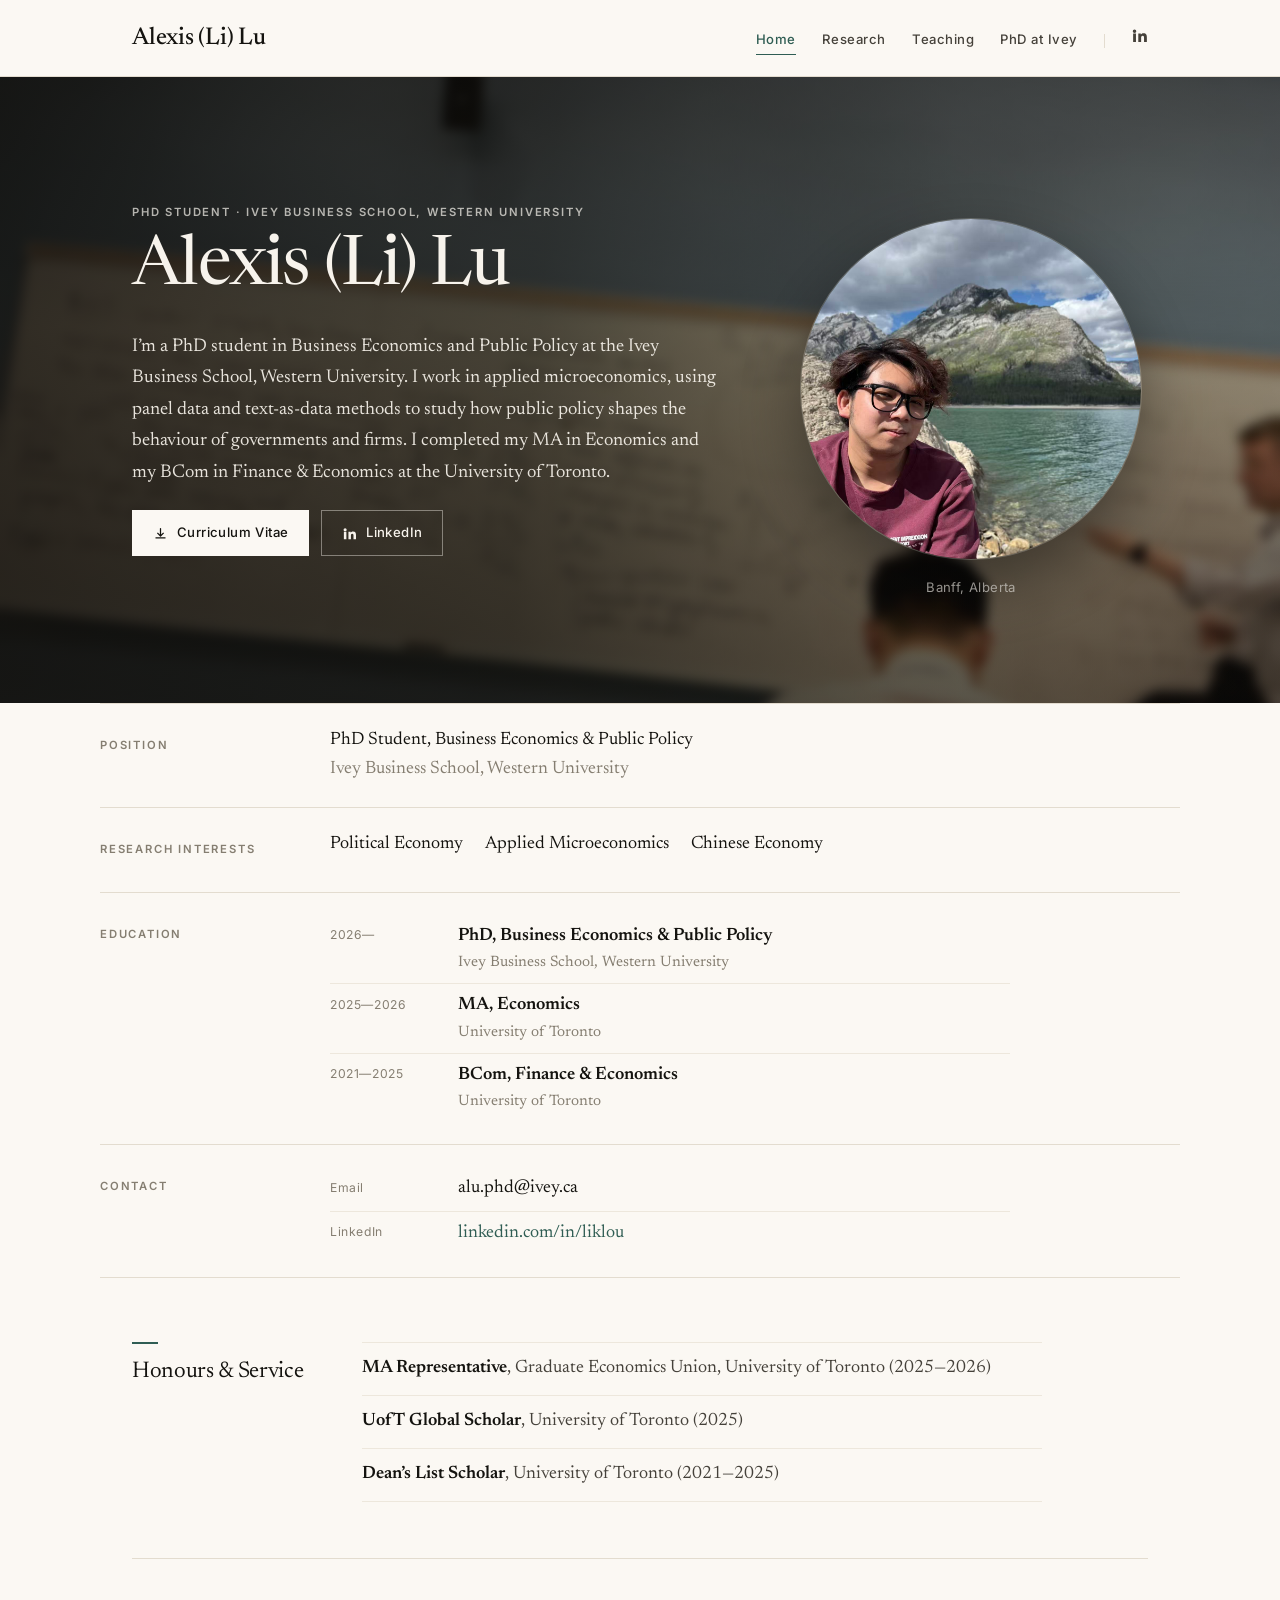
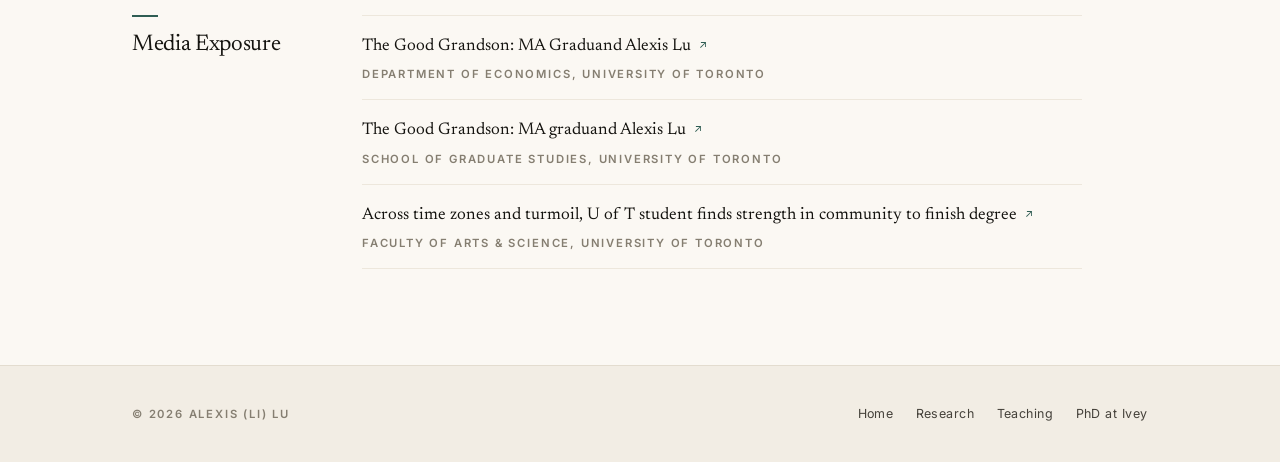
==== index.html @ 8ef9948e "Personal academic website Four-page static site for Alexis (Li) Lu: home, research, teaching, PhD at" ====
<!doctype html>
<html lang="en">
<head>
<meta charset="utf-8">
<meta name="viewport" content="width=device-width, initial-scale=1">
<title>Alexis (Li) Lu | PhD Student, Business Economics and Public Policy</title>
<meta name="description" content="Alexis (Li) Lu is a PhD student in Business Economics and Public Policy at the Ivey Business School, Western University, working on political economy, applied microeconomics and the Chinese economy.">
<meta name="author" content="Alexis (Li) Lu">
<link rel="canonical" href="https://alexli-lu.github.io/">
<meta property="og:type" content="profile">
<meta property="og:site_name" content="Alexis (Li) Lu">
<meta property="og:title" content="Alexis (Li) Lu | PhD Student, Business Economics and Public Policy">
<meta property="og:description" content="Alexis (Li) Lu is a PhD student in Business Economics and Public Policy at the Ivey Business School, Western University, working on political economy, applied microeconomics and the Chinese economy.">
<meta property="og:url" content="https://alexli-lu.github.io/">
<meta property="og:image" content="https://alexli-lu.github.io/profile.jpg">
<meta name="twitter:card" content="summary_large_image">
<meta name="twitter:title" content="Alexis (Li) Lu | PhD Student, Business Economics and Public Policy">
<meta name="twitter:description" content="Alexis (Li) Lu is a PhD student in Business Economics and Public Policy at the Ivey Business School, Western University, working on political economy, applied microeconomics and the Chinese economy.">
<meta name="twitter:image" content="https://alexli-lu.github.io/profile.jpg">
<script type="application/ld+json">
{
  "@context": "https://schema.org",
  "@type": "Person",
  "name": "Alexis (Li) Lu",
  "alternateName": ["Li Lu", "Alexis Lu"],
  "givenName": "Li",
  "familyName": "Lu",
  "url": "https://alexli-lu.github.io/",
  "image": "https://alexli-lu.github.io/profile.jpg",
  "email": "alu.phd@ivey.ca",
  "jobTitle": "PhD Student, Business Economics and Public Policy",
  "affiliation": {
    "@type": "CollegeOrUniversity",
    "name": "Ivey Business School, Western University",
    "url": "https://www.ivey.uwo.ca/"
  },
  "alumniOf": [
    { "@type": "CollegeOrUniversity", "name": "University of Toronto", "url": "https://www.utoronto.ca/" }
  ],
  "knowsAbout": ["Political Economy", "Applied Microeconomics", "Chinese Economy", "Public Finance", "Corporate Environmental Disclosure"],
  "sameAs": ["https://www.linkedin.com/in/liklou/"]
}
</script>
<link rel="preconnect" href="https://fonts.googleapis.com">
<link rel="preconnect" href="https://fonts.gstatic.com" crossorigin>
<link href="https://fonts.googleapis.com/css2?family=Newsreader:ital,opsz,wght@0,6..72,300..600;1,6..72,300..500&family=Inter:wght@400;500;600&display=swap" rel="stylesheet">
<link rel="stylesheet" href="style.css?v=1788080815">
</head>
<body>

<header class="masthead">
  <div class="masthead__inner">
    <a class="wordmark" href="index.html">Alexis (Li) Lu</a>
    <div class="nav">
      <a href="index.html" aria-current="page">Home</a>
      <a href="research.html">Research</a>
      <a href="teaching.html">Teaching</a>
      <a href="phd.html">PhD at Ivey</a>
      <span class="nav__sep"></span>
      <span class="nav__icons">
        <a href="https://www.linkedin.com/in/liklou/" target="_blank" rel="noopener" aria-label="LinkedIn">
          <svg viewBox="0 0 24 24"><path d="M4.98 3.5a2.5 2.5 0 1 1 0 5 2.5 2.5 0 0 1 0-5ZM3 9h4v12H3V9Zm7 0h3.8v1.7h.05c.53-.95 1.83-1.95 3.77-1.95 4.03 0 4.78 2.5 4.78 5.76V21h-4v-5.6c0-1.34-.03-3.06-1.9-3.06-1.9 0-2.2 1.45-2.2 2.96V21h-4V9Z"/></svg>
        </a>
      </span>
    </div>
  </div>
</header>

<main>
  <section class="band band--head band--opening">
    <div class="band__media band__media--home"></div>
    <div class="band__inner">
      <div class="opening__grid">
      <div>
        <p class="label">PhD Student · Ivey Business School, Western University</p>
        <h1 class="display">Alexis (Li) Lu</h1>
        <p class="lede">
          I’m a PhD student in Business Economics and Public Policy at the Ivey Business School,
          Western University. I work in applied microeconomics, using panel data and text-as-data
          methods to study how public policy shapes the behaviour of governments and firms. I
          completed my MA in Economics and my BCom in Finance &amp; Economics at the University of
          Toronto.
        </p>
        <div class="actions">
          <a class="btn" href="Alexis_CV_Academic_2026Summer.pdf" target="_blank" rel="noopener">
            <svg viewBox="0 0 24 24"><path d="M12 3a1 1 0 0 1 1 1v9.6l3.3-3.3 1.4 1.4-5 5a1 1 0 0 1-1.4 0l-5-5 1.4-1.4L11 13.6V4a1 1 0 0 1 1-1ZM4 18h16v2H4v-2Z"/></svg>
            Curriculum Vitae
          </a>
          <a class="btn btn--ghost" href="https://www.linkedin.com/in/liklou/" target="_blank" rel="noopener">
            <svg viewBox="0 0 24 24"><path d="M4.98 3.5a2.5 2.5 0 1 1 0 5 2.5 2.5 0 0 1 0-5ZM3 9h4v12H3V9Zm7 0h3.8v1.7h.05c.53-.95 1.83-1.95 3.77-1.95 4.03 0 4.78 2.5 4.78 5.76V21h-4v-5.6c0-1.34-.03-3.06-1.9-3.06-1.9 0-2.2 1.45-2.2 2.96V21h-4V9Z"/></svg>
            LinkedIn
          </a>
        </div>
      </div>

      <!-- Portrait. Swap profile.jpg to change it; initials show if the file is missing. -->
      <figure class="portrait">
        <img src="profile.jpg" alt="Alexis (Li) Lu"
             onerror="this.remove();document.getElementById('portrait-fallback').style.display='flex';">
        <div class="portrait__fallback" id="portrait-fallback" style="display:none">AL</div>
        <figcaption>Banff, Alberta</figcaption>
      </figure>
      </div>
    </div>
  </section>

  <section class="dossier shell">
    <div class="row">
      <p class="label">Position</p>
      <div class="row__value">
        <p>PhD Student, Business Economics &amp; Public Policy<br>
        <span style="color:var(--muted)">Ivey Business School, Western University</span></p>
      </div>
    </div>

    <div class="row">
      <p class="label">Research Interests</p>
      <div class="row__value">
        <ul class="inline-list">
          <li>Political Economy</li>
          <li>Applied Microeconomics</li>
          <li>Chinese Economy</li>
        </ul>
      </div>
    </div>

    <div class="row">
      <p class="label">Education</p>
      <div class="row__value">
        <ul class="stack">
          <li><span class="stack__year">2026—</span>
              <span><b>PhD, Business Economics &amp; Public Policy</b>
              <span class="sub">Ivey Business School, Western University</span></span></li>
          <li><span class="stack__year">2025—2026</span>
              <span><b>MA, Economics</b>
              <span class="sub">University of Toronto</span></span></li>
          <li><span class="stack__year">2021—2025</span>
              <span><b>BCom, Finance &amp; Economics</b>
              <span class="sub">University of Toronto</span></span></li>
        </ul>
      </div>
    </div>

    <div class="row">
      <p class="label">Contact</p>
      <div class="row__value">
        <ul class="contact">
          <li><span class="contact__k">Email</span><span>alu.phd@ivey.ca</span></li>
          <li><span class="contact__k">LinkedIn</span>
            <span><a href="https://www.linkedin.com/in/liklou/" target="_blank" rel="noopener">linkedin.com/in/liklou</a></span></li>
        </ul>
      </div>
    </div>
  </section>
  <div class="shell">

    <section class="block">
      <div class="block__head"><h2>Honours &amp; Service</h2></div>
      <div class="block__body">
        <ul class="plain">
          <li><b>MA Representative</b>, Graduate Economics Union, University of Toronto (2025—2026)</li>
          <li><b>UofT Global Scholar</b>, University of Toronto (2025)</li>
          <li><b>Dean’s List Scholar</b>, University of Toronto (2021—2025)</li>
        </ul>
      </div>
    </section>

    <section class="block">
      <div class="block__head"><h2>Media Exposure</h2></div>
      <div class="block__body">
        <ul class="media">
          <li>
            <a href="https://newsletter.economics.utoronto.ca/the-good-grandson-graduand-alexis-lu-ma-economics/" target="_blank" rel="noopener">The Good Grandson: MA Graduand Alexis Lu <svg class="ext" viewBox="0 0 24 24" aria-hidden="true"><path d="M7 5h12v12h-2V8.4L6.4 19 5 17.6 15.6 7H7V5Z"/></svg></a>
            <p class="label">Department of Economics, University of Toronto</p>
          </li>
          <li>
            <a href="https://www.sgs.utoronto.ca/article/the-good-grandson-graduand-graduand-alexis-lu-ma-economics/" target="_blank" rel="noopener">The Good Grandson: MA graduand Alexis Lu <svg class="ext" viewBox="0 0 24 24" aria-hidden="true"><path d="M7 5h12v12h-2V8.4L6.4 19 5 17.6 15.6 7H7V5Z"/></svg></a>
            <p class="label">School of Graduate Studies, University of Toronto</p>
          </li>
          <li>
            <a href="https://www.artsci.utoronto.ca/news/across-time-zones-and-turmoil-u-t-student-finds-strength-community-finish-degree" target="_blank" rel="noopener">Across time zones and turmoil, U of T student finds strength in community to finish degree <svg class="ext" viewBox="0 0 24 24" aria-hidden="true"><path d="M7 5h12v12h-2V8.4L6.4 19 5 17.6 15.6 7H7V5Z"/></svg></a>
            <p class="label">Faculty of Arts &amp; Science, University of Toronto</p>
          </li>
        </ul>
      </div>
    </section>

  </div>
</main>

<footer class="footer">
  <div class="footer__inner">
    <p class="label">© 2026 Alexis (Li) Lu</p>
    <nav>
      <a href="index.html">Home</a>
      <a href="research.html">Research</a>
      <a href="teaching.html">Teaching</a>
      <a href="phd.html">PhD at Ivey</a>
    </nav>
  </div>
</footer>
</body>
</html>
---- style.css ----
/* ============================================================
   Alexis (Li) Lu — personal academic site
   Editorial / print-inspired: warm paper, serif display type,
   asymmetric left-aligned grids, hairline rules.
   ============================================================ */

:root {
  --paper:      #FBF8F3;
  --paper-2:    #F2EDE4;
  --ink:        #14130F;
  --ink-2:      #45413A;
  --muted:      #857E71;
  --rule:       #E3DCCF;
  --rule-soft:  #EDE7DC;
  --accent:     #2F5D53;
  --accent-hi:  #3C7568;

  --font-display: "Newsreader", Georgia, "Times New Roman", serif;
  --font-ui: "Inter", ui-sans-serif, system-ui, -apple-system, "Segoe UI",
             Roboto, "PingFang SC", "Hiragino Sans GB", sans-serif;

  --shell: 1080px;   /* content shell */
  --measure: 68ch;   /* prose measure */
}

* { box-sizing: border-box; }
html { scroll-behavior: smooth; }

body {
  margin: 0;
  background: var(--paper);
  color: var(--ink);
  font-family: var(--font-display);
  font-size: 18px;
  line-height: 1.65;
  font-weight: 400;
  -webkit-font-smoothing: antialiased;
  text-rendering: optimizeLegibility;
}

img { max-width: 100%; display: block; }

a { color: var(--accent); text-decoration: none; }
a:hover { color: var(--accent-hi); text-decoration: underline; text-underline-offset: 3px; }

.shell { max-width: var(--shell); margin: 0 auto; padding: 0 32px; }

/* ---------- Small caps label ---------- */
.label {
  font-family: var(--font-ui);
  font-size: .705rem;
  font-weight: 600;
  letter-spacing: .16em;
  text-transform: uppercase;
  color: var(--muted);
  line-height: 1.5;
}

/* ---------- Masthead ---------- */
.masthead {
  position: sticky;
  top: 0;
  z-index: 40;
  background: rgba(251,248,243,.94);
  backdrop-filter: saturate(160%) blur(10px);
  border-bottom: 1px solid var(--rule);
}
.masthead__inner {
  max-width: var(--shell);
  margin: 0 auto;
  padding: 18px 32px;
  display: flex;
  align-items: baseline;
  justify-content: space-between;
  gap: 24px;
  flex-wrap: wrap;
}
.wordmark {
  font-family: var(--font-display);
  font-size: 1.52rem;
  font-weight: 500;
  letter-spacing: -.01em;
  color: var(--ink);
}
.wordmark:hover { color: var(--ink); text-decoration: none; }

.nav { display: flex; align-items: baseline; gap: 26px; flex-wrap: wrap; }
.nav a {
  font-family: var(--font-ui);
  font-size: .82rem;
  font-weight: 500;
  letter-spacing: .04em;
  color: var(--ink-2);
  padding-bottom: 3px;
  border-bottom: 1.5px solid transparent;
}
.nav a:hover { color: var(--ink); text-decoration: none; border-bottom-color: var(--rule); }
.nav a[aria-current="page"] { color: var(--accent); border-bottom-color: var(--accent); }
.nav__sep { width: 1px; height: 14px; background: var(--rule); align-self: center; }
.nav__icons { display: flex; gap: 14px; align-items: center; }
.nav__icons a { border: 0; padding: 0; color: var(--ink-2); display: inline-flex; }
.nav__icons a:hover { color: var(--accent); }
.nav__icons svg { width: 17px; height: 17px; fill: currentColor; }

/* ---------- Home: masthead-style opening ---------- */
.opening__grid--band { margin: 0; }
.opening__grid {
  display: grid;
  grid-template-columns: 1.25fr .75fr;
  gap: 72px;
  align-items: start;
}
.opening .label { margin: 0 0 18px; }
.display {
  margin: 0 0 26px;
  font-size: clamp(2.9rem, 6.2vw, 4.3rem);
  font-weight: 400;
  line-height: 1.02;
  letter-spacing: -.025em;
}
.display em { font-style: italic; }
.lede {
  margin: 0 0 30px;
  max-width: 34em;
  font-size: 1.16rem;
  line-height: 1.7;
  color: var(--ink-2);
}
.lede--tight { font-size: 1.08rem; }

.actions { display: flex; flex-wrap: wrap; gap: 12px; }
.opening__grid .actions { margin-top: 22px; }   /* breathing room under the bio */
.btn {
  display: inline-flex; align-items: center; gap: 9px;
  font-family: var(--font-ui);
  font-size: .82rem;
  font-weight: 500;
  letter-spacing: .03em;
  padding: 11px 20px;
  border: 1px solid var(--ink);
  background: var(--ink);
  color: var(--paper);
}
.btn:hover { background: var(--accent); border-color: var(--accent); color: #fff; text-decoration: none; }
.btn svg { width: 15px; height: 15px; fill: currentColor; }
.btn--ghost { background: transparent; color: var(--ink); border-color: var(--rule); }
.btn--ghost:hover { background: transparent; color: var(--accent); border-color: var(--accent); }

/* portrait: clean circle, nothing behind it */
.portrait {
  position: relative;
  margin: 26px auto 0;
  max-width: 340px;
}
.portrait img {
  width: 100%;
  aspect-ratio: 1;
  object-fit: cover;
  object-position: 50% 25%;
  border-radius: 50%;
  filter: saturate(.94);
}
.portrait figcaption {
  margin-top: 18px;
  text-align: center;
  font-family: var(--font-ui);
  font-size: .82rem;
  letter-spacing: .03em;
  color: var(--muted);
}
.portrait__fallback {
  aspect-ratio: 1;
  border-radius: 50%;
  background: var(--paper-2);
  display: flex; align-items: center; justify-content: center;
  font-size: 3.6rem; color: var(--muted); letter-spacing: .06em;
}

/* ---------- Dossier rows (label / value) ---------- */
.dossier { padding: 0 0 8px; }
.row {
  display: grid;
  grid-template-columns: 190px 1fr;
  gap: 40px;
  padding: 22px 0;
  border-top: 1px solid var(--rule);
}
.row:last-child { border-bottom: 1px solid var(--rule); }
.row__value { max-width: var(--measure); }
.row__value p { margin: 0; }
.inline-list {
  list-style: none; margin: 0; padding: 0;
  display: flex; flex-wrap: wrap; gap: 6px 22px;
}
.contact { list-style: none; margin: 0; padding: 0; }
.contact li {
  display: grid;
  grid-template-columns: 108px 1fr;
  gap: 20px;
  padding: 7px 0;
}
.contact li + li { border-top: 1px solid var(--rule-soft); }
.contact__k {
  font-family: var(--font-ui);
  font-size: .76rem;
  letter-spacing: .05em;
  color: var(--muted);
  padding-top: .3em;
}

.stack { list-style: none; margin: 0; padding: 0; }
.stack li {
  display: grid;
  grid-template-columns: 108px 1fr;
  gap: 20px;
  padding: 7px 0;
}
.stack li + li { border-top: 1px solid var(--rule-soft); }
.stack__year {
  font-family: var(--font-ui);
  font-size: .76rem;
  letter-spacing: .05em;
  color: var(--muted);
  padding-top: .32em;
}
.stack b { font-weight: 600; }
.stack span.sub { display: block; color: var(--muted); font-size: .94rem; }

/* ---------- Interior page head ---------- */
.page-head {
  padding: 74px 0 54px;
  border-bottom: 1px solid var(--rule);
}
.page-head .display { margin-bottom: 30px; }
.page-head .lede + .lede { margin-top: -12px; }

/* ---------- Full-bleed photo bands ---------- */
.band {
  position: relative;
  isolation: isolate;
  overflow: hidden;
  background: linear-gradient(140deg, #1e1a16 0%, #14171a 60%, #101d1b 100%);
  color: #F7F3EC;
}
.band__media {
  position: absolute;
  inset: 0;
  z-index: -2;
  background-size: cover;
  background-position: center 42%;
  background-repeat: no-repeat;
}
.band__media--hero {
  background-image: url("teaching-hero.jpg?v=2");
  background-position: center 38%;
}
.band__media--home {
  background-image: url("home-hero.jpg?v=2");
  background-position: center 56%;
  /* the file itself is pre-blurred (Gaussian r=10); home-hero-original.jpg is the sharp copy */
}
.band__media--ivey {
  background-image: url("Ivey.png?v=1");
  background-position: center 58%;
}
/* the map fills the band edge to edge; anchored bottom so the Google line survives */
.band__media--map {
  background-image: url("China.png?v=1");
  background-size: cover;
  background-position: center bottom;
  filter: saturate(.82) contrast(1.04);
}
.band__media--exam {
  background-image: url("teaching-exam.jpg?v=2");
  background-position: center 46%;
  filter: blur(4px) saturate(.95);   /* blurred here so the source file stays untouched */
  transform: scale(1.04);            /* hides the soft edge the blur leaves behind */
}
.band::after {                        /* readability wash, warm rather than flat black */
  content: "";
  position: absolute;
  inset: 0;
  z-index: -1;
  background:
    linear-gradient(180deg, rgba(16,14,11,.70) 0%, rgba(16,14,11,.52) 40%, rgba(16,14,11,.80) 100%);
}
.band__inner {
  max-width: var(--shell);
  margin: 0 auto;
  padding: 116px 32px 104px;
}
.band .label { color: rgba(247,243,236,.7); }
.band .btn {
  background: var(--paper);
  border-color: var(--paper);
  color: var(--ink);
}
.band .btn:hover { background: var(--accent); border-color: var(--accent); color: #fff; }
.band .btn--ghost {
  background: transparent;
  color: #F7F3EC;
  border-color: rgba(247,243,236,.42);
}
.band .btn--ghost:hover { background: rgba(247,243,236,.12); color: #fff; border-color: #F7F3EC; }
.band .portrait img { box-shadow: 0 0 0 1px rgba(247,243,236,.22), 0 26px 64px rgba(0,0,0,.42); }
.band .portrait figcaption { color: rgba(247,243,236,.72); }
.band .portrait__fallback { background: rgba(247,243,236,.12); color: rgba(247,243,236,.8); }
.band .display { color: #F7F3EC; margin-bottom: 28px; }
.band .lede { color: rgba(247,243,236,.92); margin-bottom: 0; }

/* the opening spread sits on a busy whiteboard, so weight the wash to the left */
.band--opening::after {
  background:
    linear-gradient(95deg, rgba(14,13,11,.84) 0%, rgba(14,13,11,.74) 42%, rgba(14,13,11,.48) 72%, rgba(14,13,11,.40) 100%),
    linear-gradient(180deg, rgba(14,13,11,.30) 0%, rgba(14,13,11,.06) 40%, rgba(14,13,11,.42) 100%);
}

.band--map::after {
  background:
    linear-gradient(90deg, rgba(13,15,17,.90) 0%, rgba(13,15,17,.82) 30%, rgba(13,15,17,.54) 62%, rgba(13,15,17,.38) 100%),
    linear-gradient(180deg, rgba(13,15,17,.24) 0%, rgba(13,15,17,0) 32%, rgba(13,15,17,.30) 100%);
}
.band--map { background: #bcd9d2; }

/* short interstitial band, caption only: lighter wash, the photo is the point */
.band--plate::after {
  background: linear-gradient(180deg, rgba(16,14,11,.30) 0%, rgba(16,14,11,.22) 55%, rgba(16,14,11,.62) 100%);
}
.band--plate { min-height: 44vh; display: flex; align-items: flex-end; }
.band--plate .band__inner { width: 100%; padding: 40px 32px 34px; }
.band__caption { display: block; text-align: right; }

/* ---------- Two-column content blocks ---------- */
.block {
  display: grid;
  grid-template-columns: 190px 1fr;
  gap: 40px;
  padding: 56px 0;
  border-bottom: 1px solid var(--rule);
}
.block:last-of-type { border-bottom: 0; }
.block__head { position: sticky; top: 96px; align-self: start; }
.block__head h2 {
  margin: 6px 0 0;
  font-size: 1.42rem;
  font-weight: 400;
  letter-spacing: -.015em;
  line-height: 1.25;
}
.block__head::before {
  content: "";
  display: block;
  width: 26px;
  height: 2px;
  background: var(--accent);
  margin-bottom: 14px;
}
.block__body { max-width: 720px; }

/* ---------- Research entries ---------- */
.entry { padding-bottom: 34px; }
.entry + .entry { border-top: 1px solid var(--rule-soft); padding-top: 34px; }
.entry__title {
  margin: 6px 0 4px;
  font-size: 1.24rem;
  font-weight: 500;
  line-height: 1.35;
  letter-spacing: -.012em;
}
.entry__title a { color: inherit; text-decoration: none; }
.entry__title a:hover { color: var(--accent); text-decoration: underline; text-underline-offset: 4px; }
.entry__meta { margin: 0 0 14px; display: flex; align-items: center; gap: 14px; }
.draft {
  display: inline-flex; align-items: center; gap: 4px;
  font-family: var(--font-ui);
  font-size: .705rem;
  font-weight: 600;
  letter-spacing: .16em;
  text-transform: uppercase;
  color: var(--accent);
}
.draft:hover { text-decoration: underline; text-underline-offset: 3px; }
svg.ext { width: 9px; height: 9px; fill: currentColor; }
.label .status { color: var(--accent); }
.entry__abstract {
  margin: 0;
  max-width: var(--measure);
  font-size: 1rem;
  color: var(--ink-2);
}
.entry ul { margin: 10px 0 0; padding-left: 18px; max-width: var(--measure); color: var(--ink-2); }
.entry li { margin-bottom: 7px; font-size: 1rem; }
.entry li::marker { color: var(--muted); }

/* ---------- Course index (syllabus-style rows) ---------- */
.index { list-style: none; margin: 0; padding: 0; }
.index li {
  display: grid;
  grid-template-columns: 118px 1fr;
  gap: 22px;
  padding: 11px 0;
  border-top: 1px solid var(--rule-soft);
  align-items: baseline;
}
.index li:last-child { border-bottom: 1px solid var(--rule-soft); }
.index .code {
  font-family: var(--font-ui);
  font-size: .78rem;
  font-weight: 600;
  letter-spacing: .05em;
  color: var(--accent);
}
.index .name { color: var(--ink-2); font-size: 1.02rem; }

.index--wide li { grid-template-columns: 158px 1fr; }

.group + .group { margin-top: 44px; }
.group__title { margin: 0 0 3px; font-size: 1.05rem; font-weight: 600; }
.group__meta { margin: 0 0 14px; }

.note {
  margin: 26px 0 0;
  padding-top: 16px;
  border-top: 1px solid var(--rule-soft);
  max-width: var(--measure);
  font-size: .93rem;
  color: var(--muted);
  font-style: italic;
}

/* media mentions */
.media { list-style: none; margin: 0; padding: 0; max-width: 720px; }
.media li { padding: 16px 0; border-top: 1px solid var(--rule-soft); }
.media li:last-child { border-bottom: 1px solid var(--rule-soft); }
.media a {
  color: var(--ink);
  font-size: 1.06rem;
  line-height: 1.4;
  text-decoration: none;
}
.media a:hover { color: var(--accent); text-decoration: underline; text-underline-offset: 4px; }
.media a svg.ext { width: 10px; height: 10px; margin-left: 3px; color: var(--accent); }
.media .label { margin: 5px 0 0; }

/* honours */
.plain { list-style: none; margin: 0; padding: 0; max-width: var(--measure); }
.plain li { padding: 11px 0; border-top: 1px solid var(--rule-soft); color: var(--ink-2); }
.plain li:last-child { border-bottom: 1px solid var(--rule-soft); }
.plain b { color: var(--ink); font-weight: 600; }

/* ---------- Footer ---------- */
.footer {
  border-top: 1px solid var(--rule);
  background: var(--paper-2);
  margin-top: 40px;
}
.footer__inner {
  max-width: var(--shell);
  margin: 0 auto;
  padding: 28px 32px;
  display: flex;
  justify-content: space-between;
  gap: 20px;
  flex-wrap: wrap;
  align-items: center;
}
.footer .label { color: var(--muted); }
.footer nav { display: flex; gap: 22px; }
.footer nav a { font-family: var(--font-ui); font-size: .78rem; color: var(--ink-2); letter-spacing: .04em; }
.footer nav a:hover { color: var(--accent); }

/* ---------- Responsive ---------- */
@media (max-width: 900px) {
  .opening__grid { grid-template-columns: 1fr; gap: 44px; }
  .portrait { max-width: 300px; margin-top: 0; }
  .row, .block { grid-template-columns: 1fr; gap: 16px; }
  .block__head { position: static; }
  .block { padding: 44px 0; }
  .band__inner { padding: 88px 24px 78px; }

}
@media (max-width: 620px) {
  body { font-size: 17px; }
  .shell, .masthead__inner, .footer__inner { padding-left: 20px; padding-right: 20px; }
  .masthead__inner { padding-top: 14px; padding-bottom: 14px; gap: 10px; }
  .wordmark { font-size: 1.3rem; }
  .nav { gap: 18px; width: 100%; }
  .nav__sep { display: none; }
  .nav__icons { margin-left: auto; }
  .stack li, .index li, .contact li { grid-template-columns: 92px 1fr; gap: 14px; }
  .index--wide li { grid-template-columns: 1fr; gap: 2px; }
  .page-head { padding: 48px 0 38px; }
  .band__inner { padding: 76px 20px 68px; }
  .band--plate { min-height: 34vh; }
  .band--plate .band__inner { padding: 28px 20px 24px; }
}
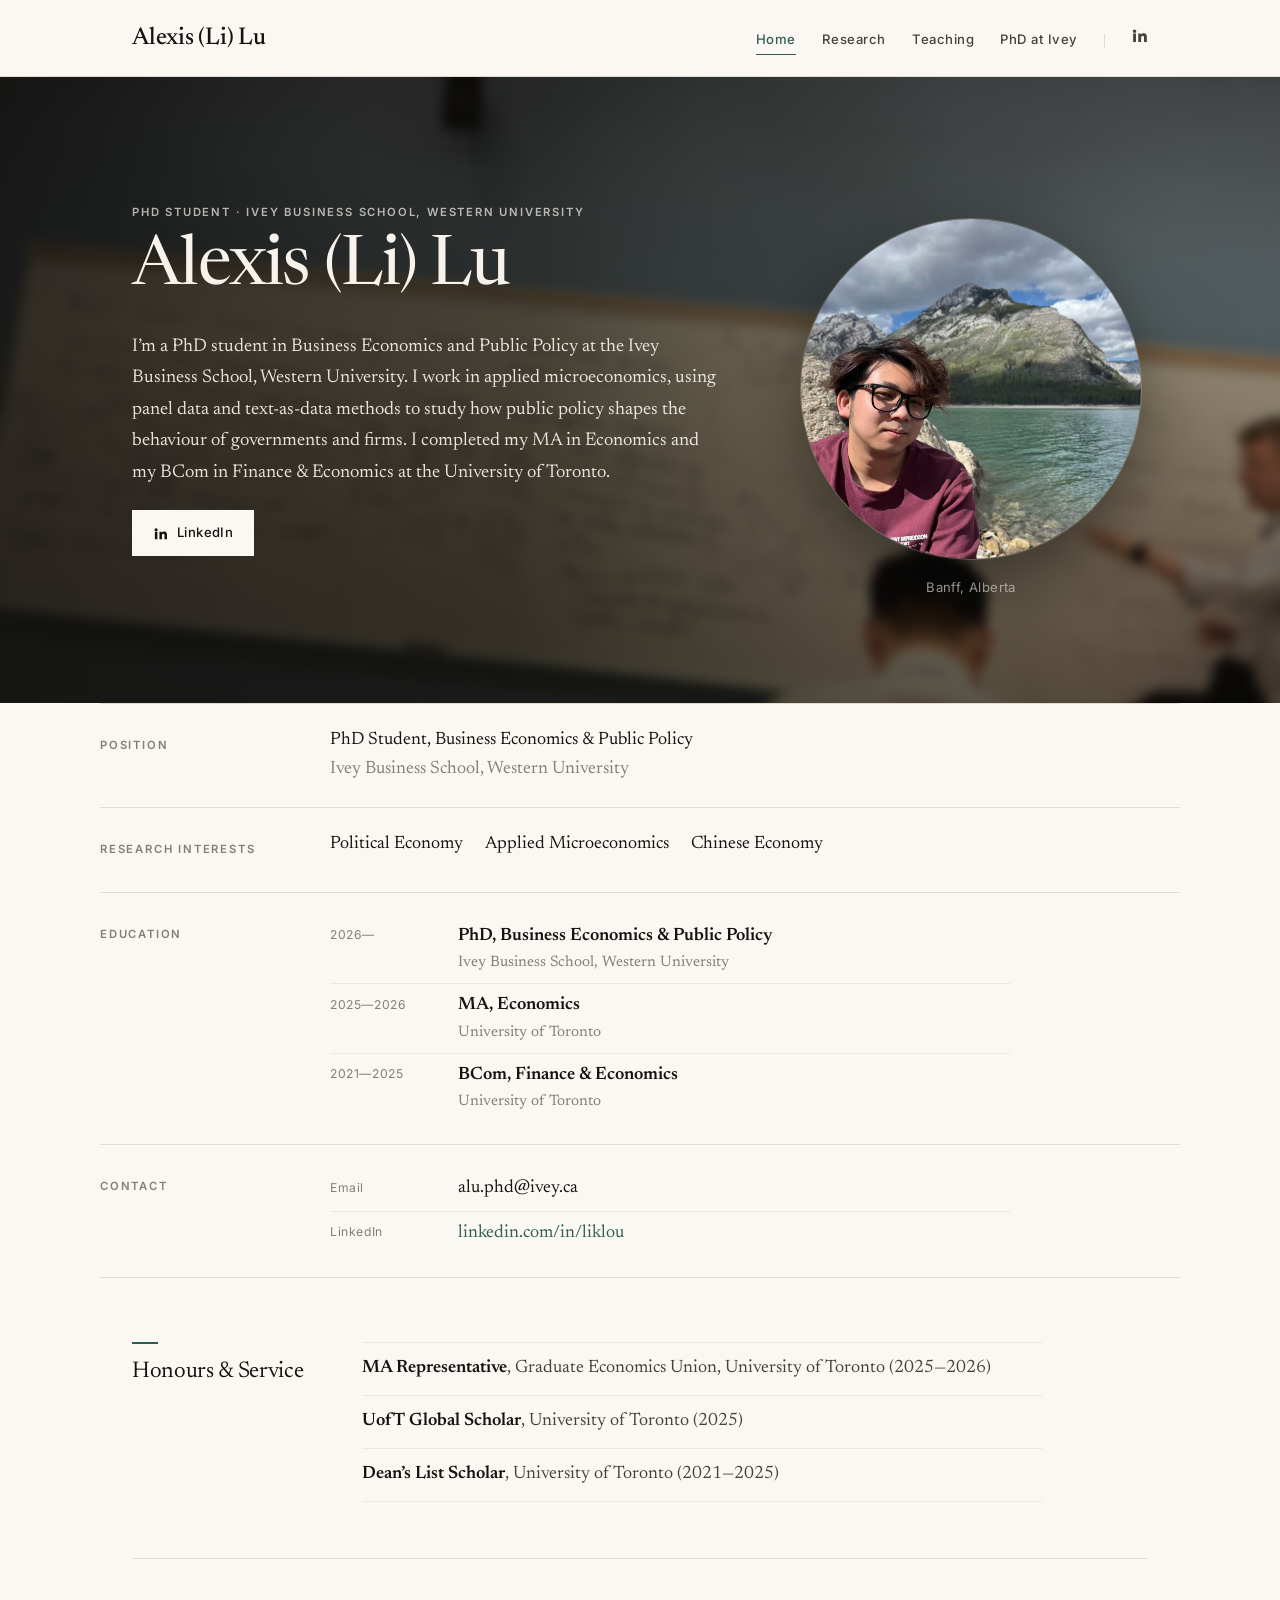
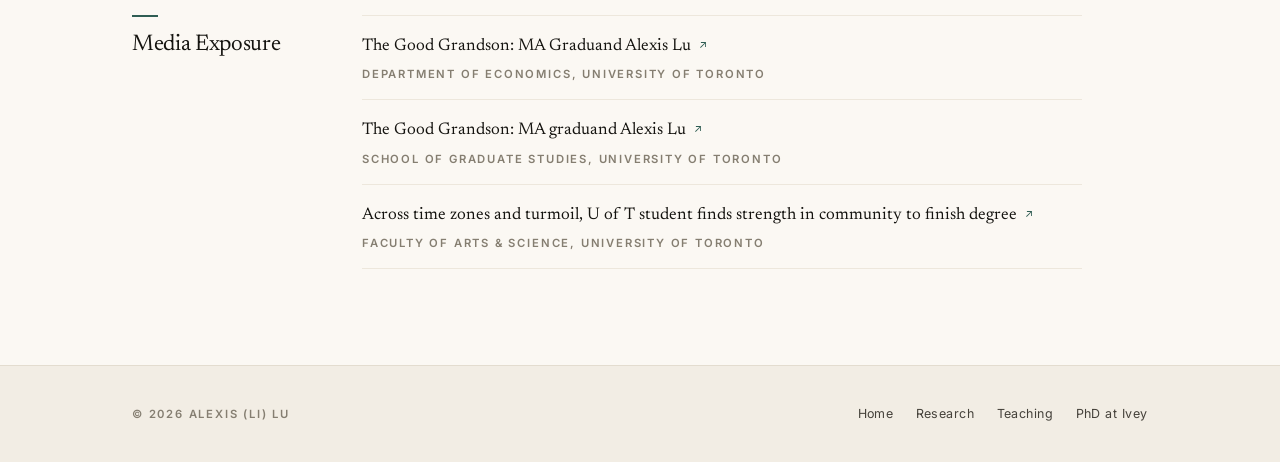
==== commit cfc03359: "Keep the CV off the public site The academic CV lists a personal phone number, so it stays out of th" ====
--- a/index.html
+++ b/index.html
@@ -82,11 +82,7 @@
           Toronto.
         </p>
         <div class="actions">
-          <a class="btn" href="Alexis_CV_Academic_2026Summer.pdf" target="_blank" rel="noopener">
-            <svg viewBox="0 0 24 24"><path d="M12 3a1 1 0 0 1 1 1v9.6l3.3-3.3 1.4 1.4-5 5a1 1 0 0 1-1.4 0l-5-5 1.4-1.4L11 13.6V4a1 1 0 0 1 1-1ZM4 18h16v2H4v-2Z"/></svg>
-            Curriculum Vitae
-          </a>
-          <a class="btn btn--ghost" href="https://www.linkedin.com/in/liklou/" target="_blank" rel="noopener">
+          <a class="btn" href="https://www.linkedin.com/in/liklou/" target="_blank" rel="noopener">
             <svg viewBox="0 0 24 24"><path d="M4.98 3.5a2.5 2.5 0 1 1 0 5 2.5 2.5 0 0 1 0-5ZM3 9h4v12H3V9Zm7 0h3.8v1.7h.05c.53-.95 1.83-1.95 3.77-1.95 4.03 0 4.78 2.5 4.78 5.76V21h-4v-5.6c0-1.34-.03-3.06-1.9-3.06-1.9 0-2.2 1.45-2.2 2.96V21h-4V9Z"/></svg>
             LinkedIn
           </a>
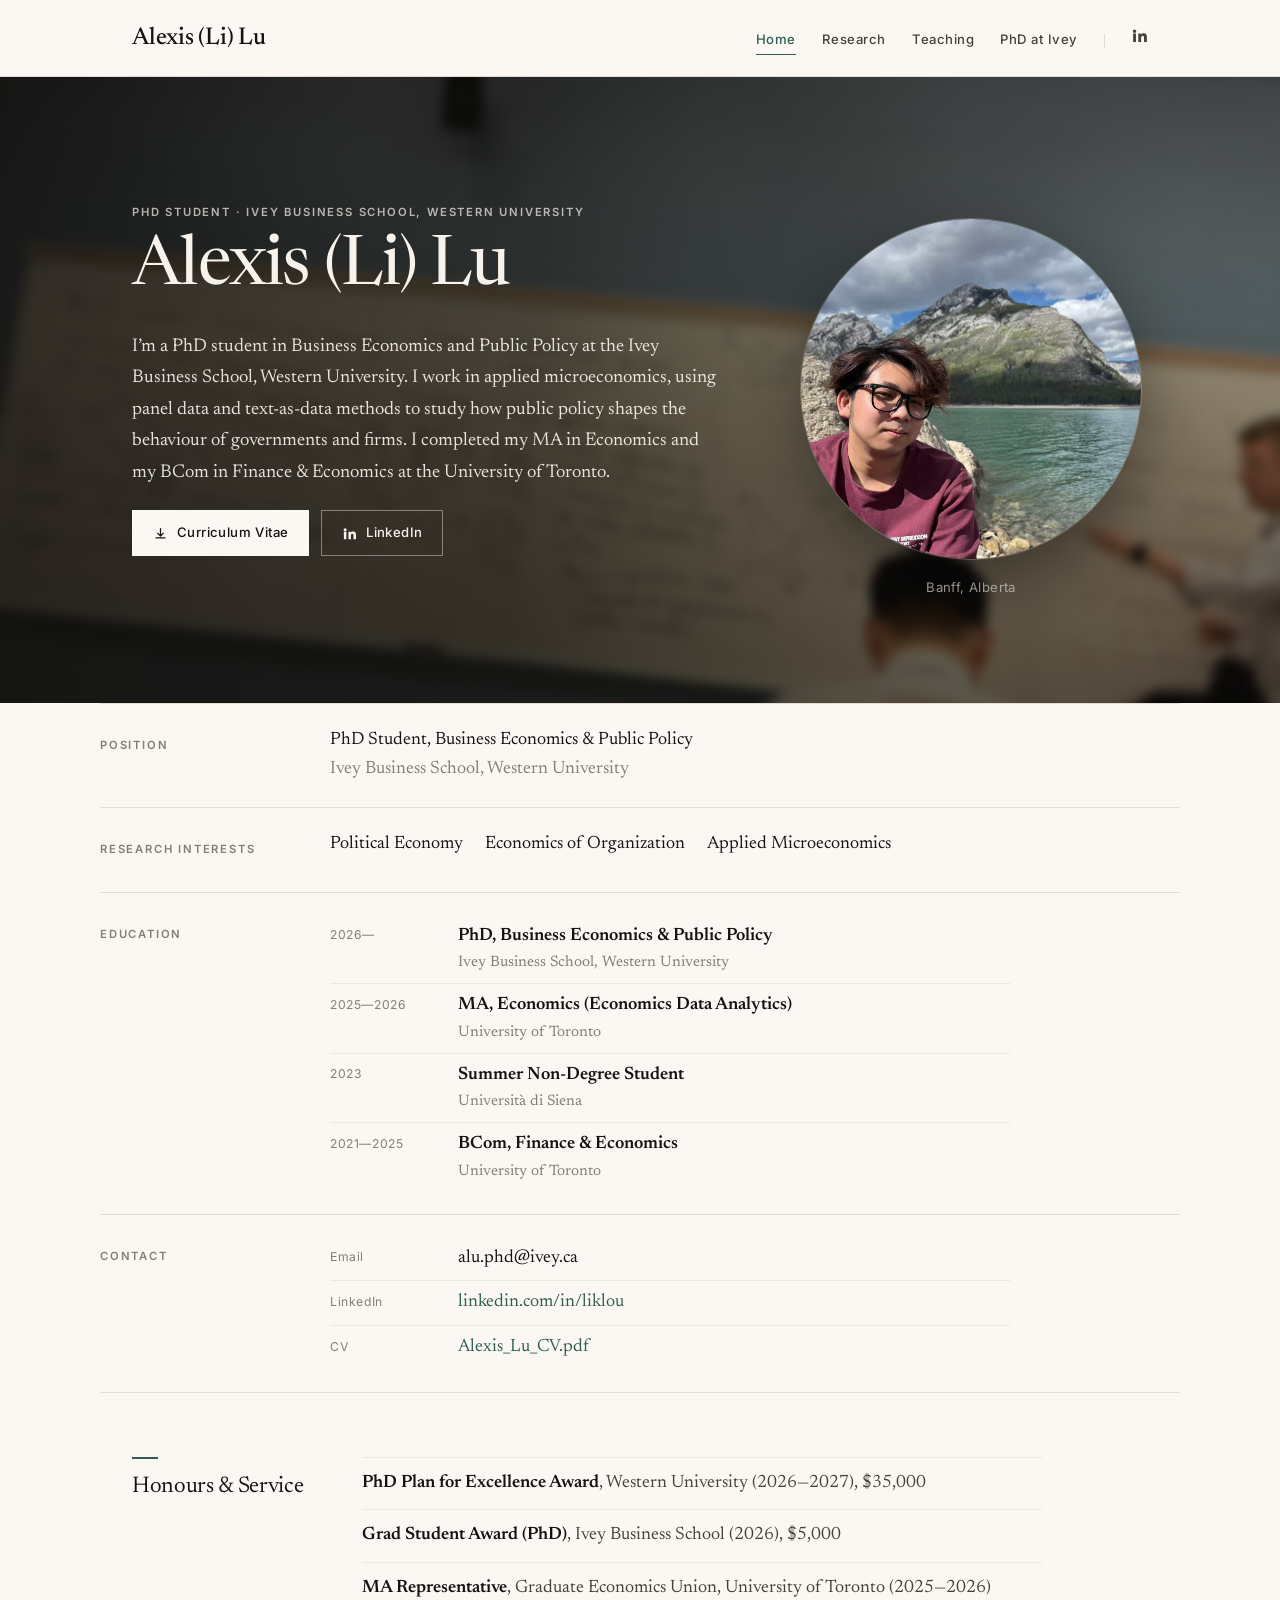
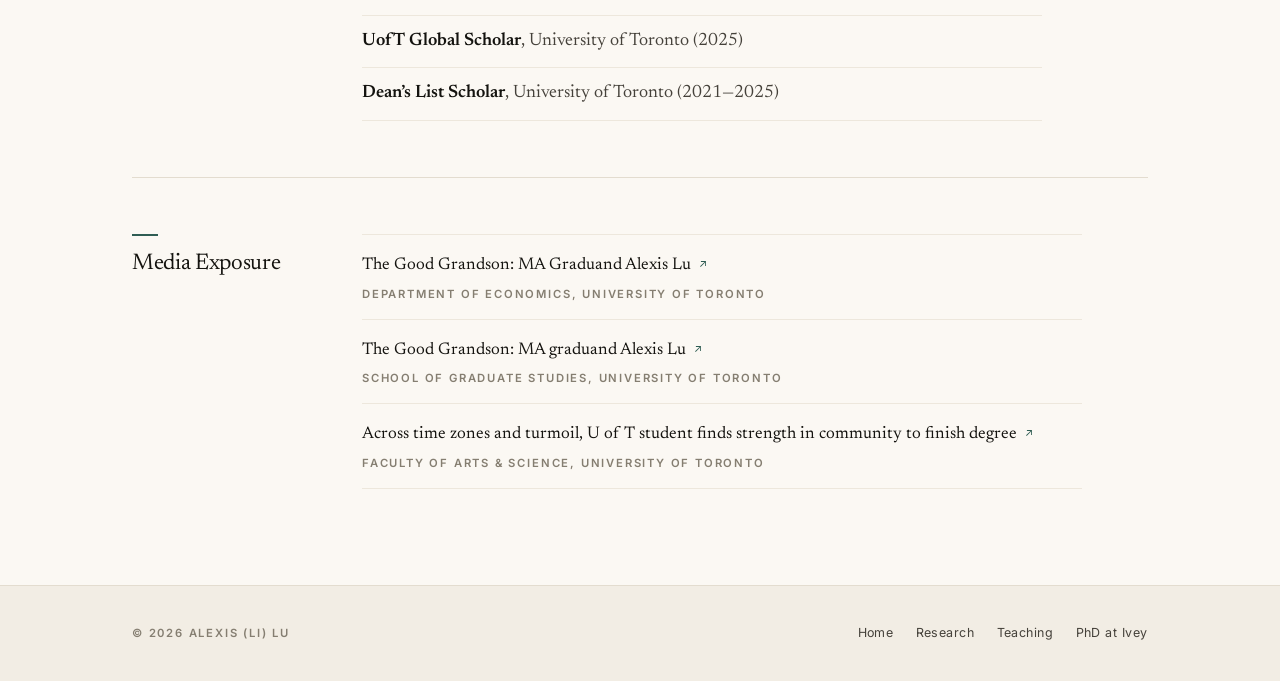
==== commit db250b6e: "Publish September 2026 CV and show paper title pages instead of full drafts Each working paper now h" ====
--- a/index.html
+++ b/index.html
@@ -44,7 +44,7 @@
 <link rel="preconnect" href="https://fonts.googleapis.com">
 <link rel="preconnect" href="https://fonts.gstatic.com" crossorigin>
 <link href="https://fonts.googleapis.com/css2?family=Newsreader:ital,opsz,wght@0,6..72,300..600;1,6..72,300..500&family=Inter:wght@400;500;600&display=swap" rel="stylesheet">
-<link rel="stylesheet" href="style.css?v=1788080815">
+<link rel="stylesheet" href="style.css?v=1789522620">
 </head>
 <body>
 
@@ -82,7 +82,11 @@
           Toronto.
         </p>
         <div class="actions">
-          <a class="btn" href="https://www.linkedin.com/in/liklou/" target="_blank" rel="noopener">
+          <a class="btn" href="Alexis_Lu_CV.pdf" target="_blank" rel="noopener">
+            <svg viewBox="0 0 24 24"><path d="M12 3a1 1 0 0 1 1 1v9.6l3.3-3.3 1.4 1.4-5 5a1 1 0 0 1-1.4 0l-5-5 1.4-1.4L11 13.6V4a1 1 0 0 1 1-1ZM4 18h16v2H4v-2Z"/></svg>
+            Curriculum Vitae
+          </a>
+          <a class="btn btn--ghost" href="https://www.linkedin.com/in/liklou/" target="_blank" rel="noopener">
             <svg viewBox="0 0 24 24"><path d="M4.98 3.5a2.5 2.5 0 1 1 0 5 2.5 2.5 0 0 1 0-5ZM3 9h4v12H3V9Zm7 0h3.8v1.7h.05c.53-.95 1.83-1.95 3.77-1.95 4.03 0 4.78 2.5 4.78 5.76V21h-4v-5.6c0-1.34-.03-3.06-1.9-3.06-1.9 0-2.2 1.45-2.2 2.96V21h-4V9Z"/></svg>
             LinkedIn
           </a>
@@ -114,8 +118,8 @@
       <div class="row__value">
         <ul class="inline-list">
           <li>Political Economy</li>
+          <li>Economics of Organization</li>
           <li>Applied Microeconomics</li>
-          <li>Chinese Economy</li>
         </ul>
       </div>
     </div>
@@ -128,8 +132,11 @@
               <span><b>PhD, Business Economics &amp; Public Policy</b>
               <span class="sub">Ivey Business School, Western University</span></span></li>
           <li><span class="stack__year">2025—2026</span>
-              <span><b>MA, Economics</b>
+              <span><b>MA, Economics (Economics Data Analytics)</b>
               <span class="sub">University of Toronto</span></span></li>
+          <li><span class="stack__year">2023</span>
+              <span><b>Summer Non-Degree Student</b>
+              <span class="sub">Università di Siena</span></span></li>
           <li><span class="stack__year">2021—2025</span>
               <span><b>BCom, Finance &amp; Economics</b>
               <span class="sub">University of Toronto</span></span></li>
@@ -144,6 +151,8 @@
           <li><span class="contact__k">Email</span><span>alu.phd@ivey.ca</span></li>
           <li><span class="contact__k">LinkedIn</span>
             <span><a href="https://www.linkedin.com/in/liklou/" target="_blank" rel="noopener">linkedin.com/in/liklou</a></span></li>
+          <li><span class="contact__k">CV</span>
+            <span><a href="Alexis_Lu_CV.pdf" target="_blank" rel="noopener">Alexis_Lu_CV.pdf</a></span></li>
         </ul>
       </div>
     </div>
@@ -154,6 +163,8 @@
       <div class="block__head"><h2>Honours &amp; Service</h2></div>
       <div class="block__body">
         <ul class="plain">
+          <li><b>PhD Plan for Excellence Award</b>, Western University (2026—2027), $35,000</li>
+          <li><b>Grad Student Award (PhD)</b>, Ivey Business School (2026), $5,000</li>
           <li><b>MA Representative</b>, Graduate Economics Union, University of Toronto (2025—2026)</li>
           <li><b>UofT Global Scholar</b>, University of Toronto (2025)</li>
           <li><b>Dean’s List Scholar</b>, University of Toronto (2021—2025)</li>
--- a/style.css
+++ b/style.css
@@ -329,6 +329,44 @@
 .band--plate { min-height: 44vh; display: flex; align-items: flex-end; }
 .band--plate .band__inner { width: 100%; padding: 40px 32px 34px; }
 .band__caption { display: block; text-align: right; }
+
+/* ---------- Paper title pages ---------- */
+.byline {
+  margin: 4px 0 0;
+  font-size: 1.12rem;
+  color: var(--ink-2);
+  max-width: 34em;
+}
+.byline__sep { color: var(--muted); margin: 0 .5em; }
+.byline__aff { color: var(--muted); font-size: .95rem; }
+.tags {
+  list-style: none;
+  margin: 0;
+  padding: 0;
+  display: flex;
+  flex-wrap: wrap;
+  gap: 8px;
+  max-width: 720px;
+}
+.tags li {
+  border: 1px solid var(--rule);
+  border-radius: 999px;
+  padding: 5px 14px;
+  font-family: var(--font-ui);
+  font-size: .78rem;
+  letter-spacing: .02em;
+  color: var(--ink-2);
+  background: #fff;
+}
+
+.paper-abstract {
+  margin: 0;
+  max-width: var(--measure);
+  font-size: 1.08rem;
+  line-height: 1.72;
+  color: var(--ink-2);
+}
+.page-head .status { color: var(--accent); }
 
 /* ---------- Two-column content blocks ---------- */
 .block {
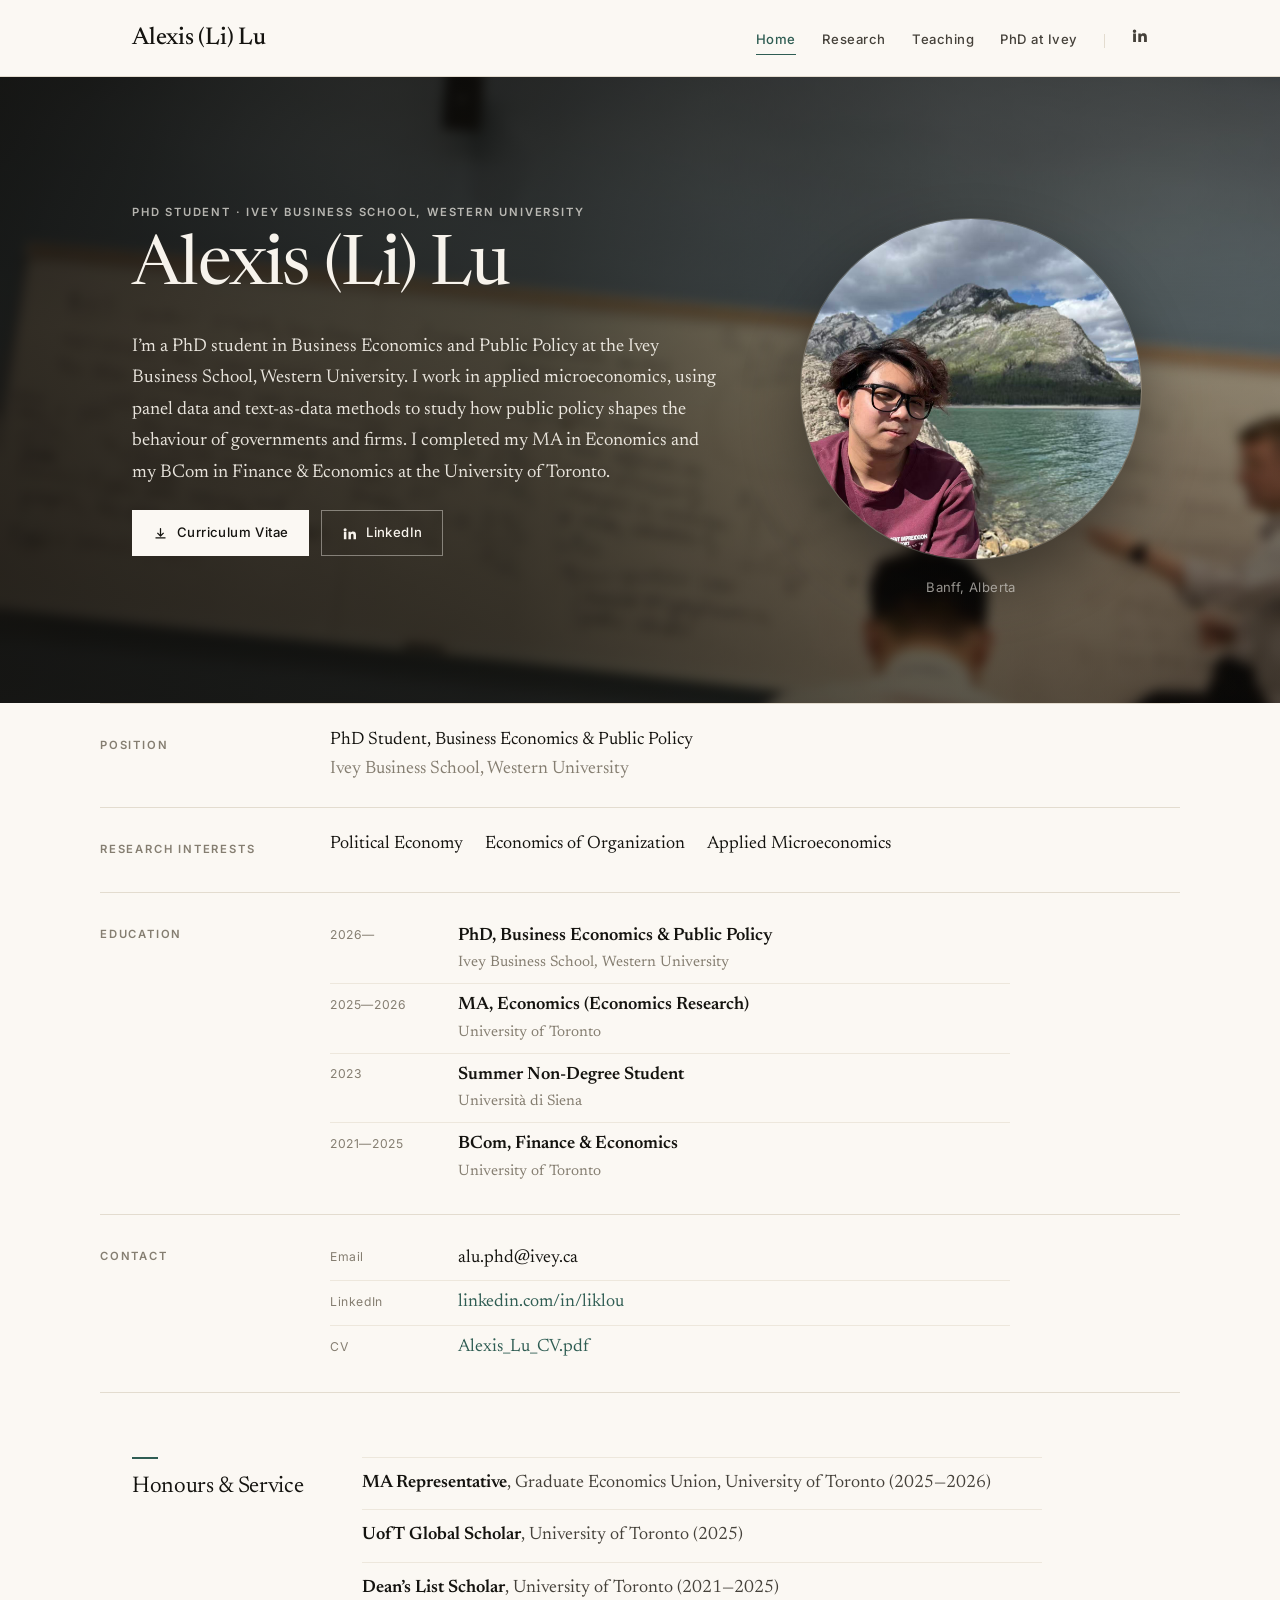
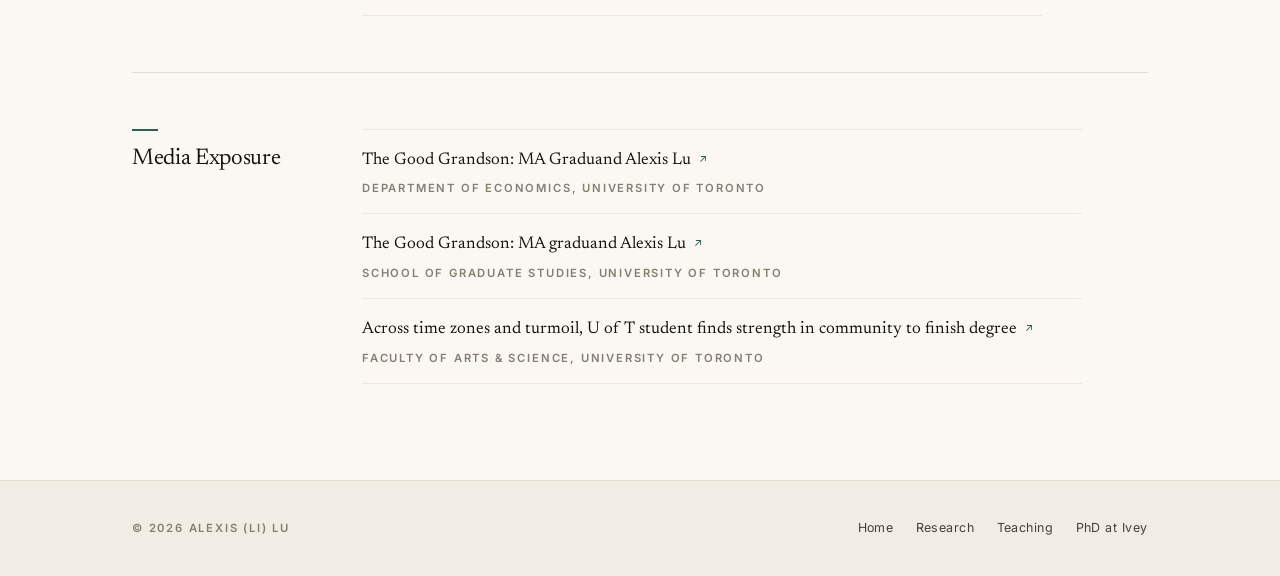
==== commit 2e43ea10: "Correct the MA stream and keep the new awards off the site The MA is Economics Research, not Economi" ====
--- a/index.html
+++ b/index.html
@@ -44,7 +44,7 @@
 <link rel="preconnect" href="https://fonts.googleapis.com">
 <link rel="preconnect" href="https://fonts.gstatic.com" crossorigin>
 <link href="https://fonts.googleapis.com/css2?family=Newsreader:ital,opsz,wght@0,6..72,300..600;1,6..72,300..500&family=Inter:wght@400;500;600&display=swap" rel="stylesheet">
-<link rel="stylesheet" href="style.css?v=1789522620">
+<link rel="stylesheet" href="style.css?v=1789523090">
 </head>
 <body>
 
@@ -82,7 +82,7 @@
           Toronto.
         </p>
         <div class="actions">
-          <a class="btn" href="Alexis_Lu_CV.pdf" target="_blank" rel="noopener">
+          <a class="btn" href="Alexis_Lu_CV.pdf?v=1789523090" target="_blank" rel="noopener">
             <svg viewBox="0 0 24 24"><path d="M12 3a1 1 0 0 1 1 1v9.6l3.3-3.3 1.4 1.4-5 5a1 1 0 0 1-1.4 0l-5-5 1.4-1.4L11 13.6V4a1 1 0 0 1 1-1ZM4 18h16v2H4v-2Z"/></svg>
             Curriculum Vitae
           </a>
@@ -132,7 +132,7 @@
               <span><b>PhD, Business Economics &amp; Public Policy</b>
               <span class="sub">Ivey Business School, Western University</span></span></li>
           <li><span class="stack__year">2025—2026</span>
-              <span><b>MA, Economics (Economics Data Analytics)</b>
+              <span><b>MA, Economics (Economics Research)</b>
               <span class="sub">University of Toronto</span></span></li>
           <li><span class="stack__year">2023</span>
               <span><b>Summer Non-Degree Student</b>
@@ -152,7 +152,7 @@
           <li><span class="contact__k">LinkedIn</span>
             <span><a href="https://www.linkedin.com/in/liklou/" target="_blank" rel="noopener">linkedin.com/in/liklou</a></span></li>
           <li><span class="contact__k">CV</span>
-            <span><a href="Alexis_Lu_CV.pdf" target="_blank" rel="noopener">Alexis_Lu_CV.pdf</a></span></li>
+            <span><a href="Alexis_Lu_CV.pdf?v=1789523090" target="_blank" rel="noopener">Alexis_Lu_CV.pdf</a></span></li>
         </ul>
       </div>
     </div>
@@ -163,8 +163,6 @@
       <div class="block__head"><h2>Honours &amp; Service</h2></div>
       <div class="block__body">
         <ul class="plain">
-          <li><b>PhD Plan for Excellence Award</b>, Western University (2026—2027), $35,000</li>
-          <li><b>Grad Student Award (PhD)</b>, Ivey Business School (2026), $5,000</li>
           <li><b>MA Representative</b>, Graduate Economics Union, University of Toronto (2025—2026)</li>
           <li><b>UofT Global Scholar</b>, University of Toronto (2025)</li>
           <li><b>Dean’s List Scholar</b>, University of Toronto (2021—2025)</li>
